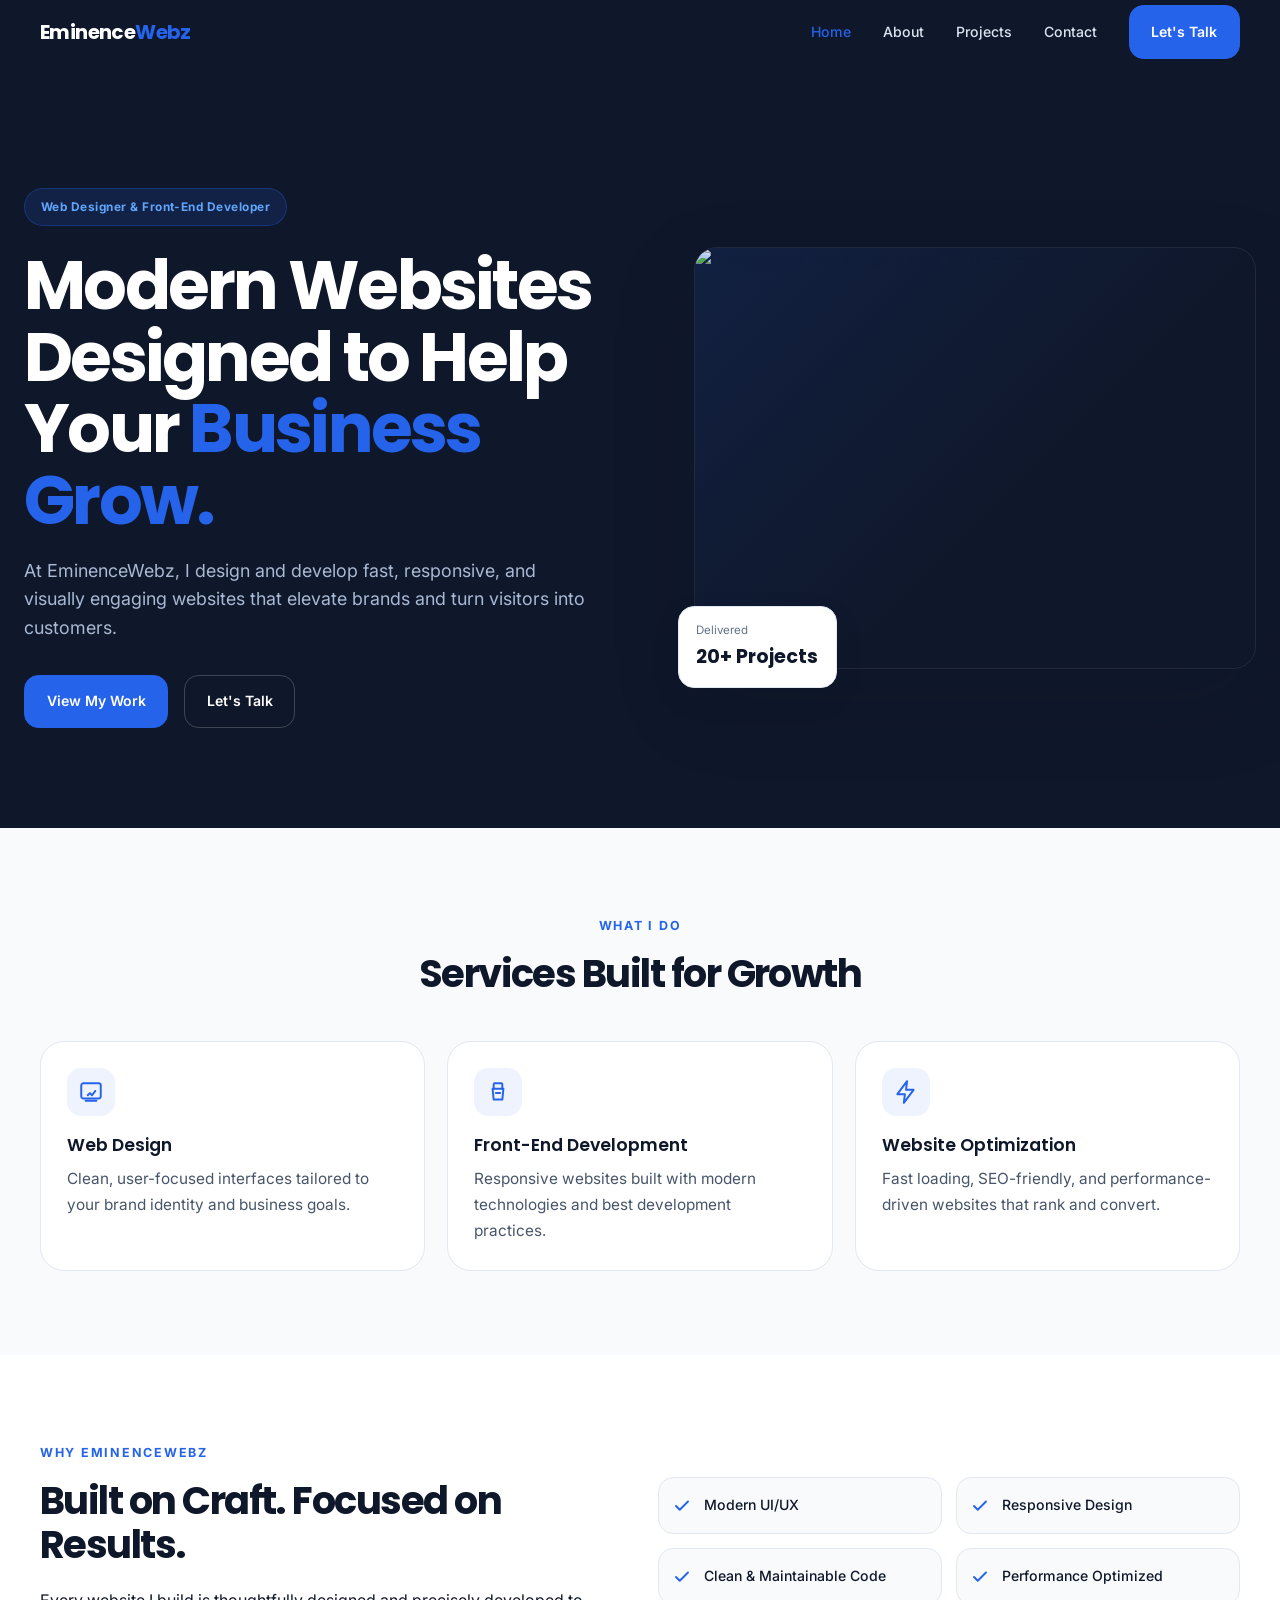
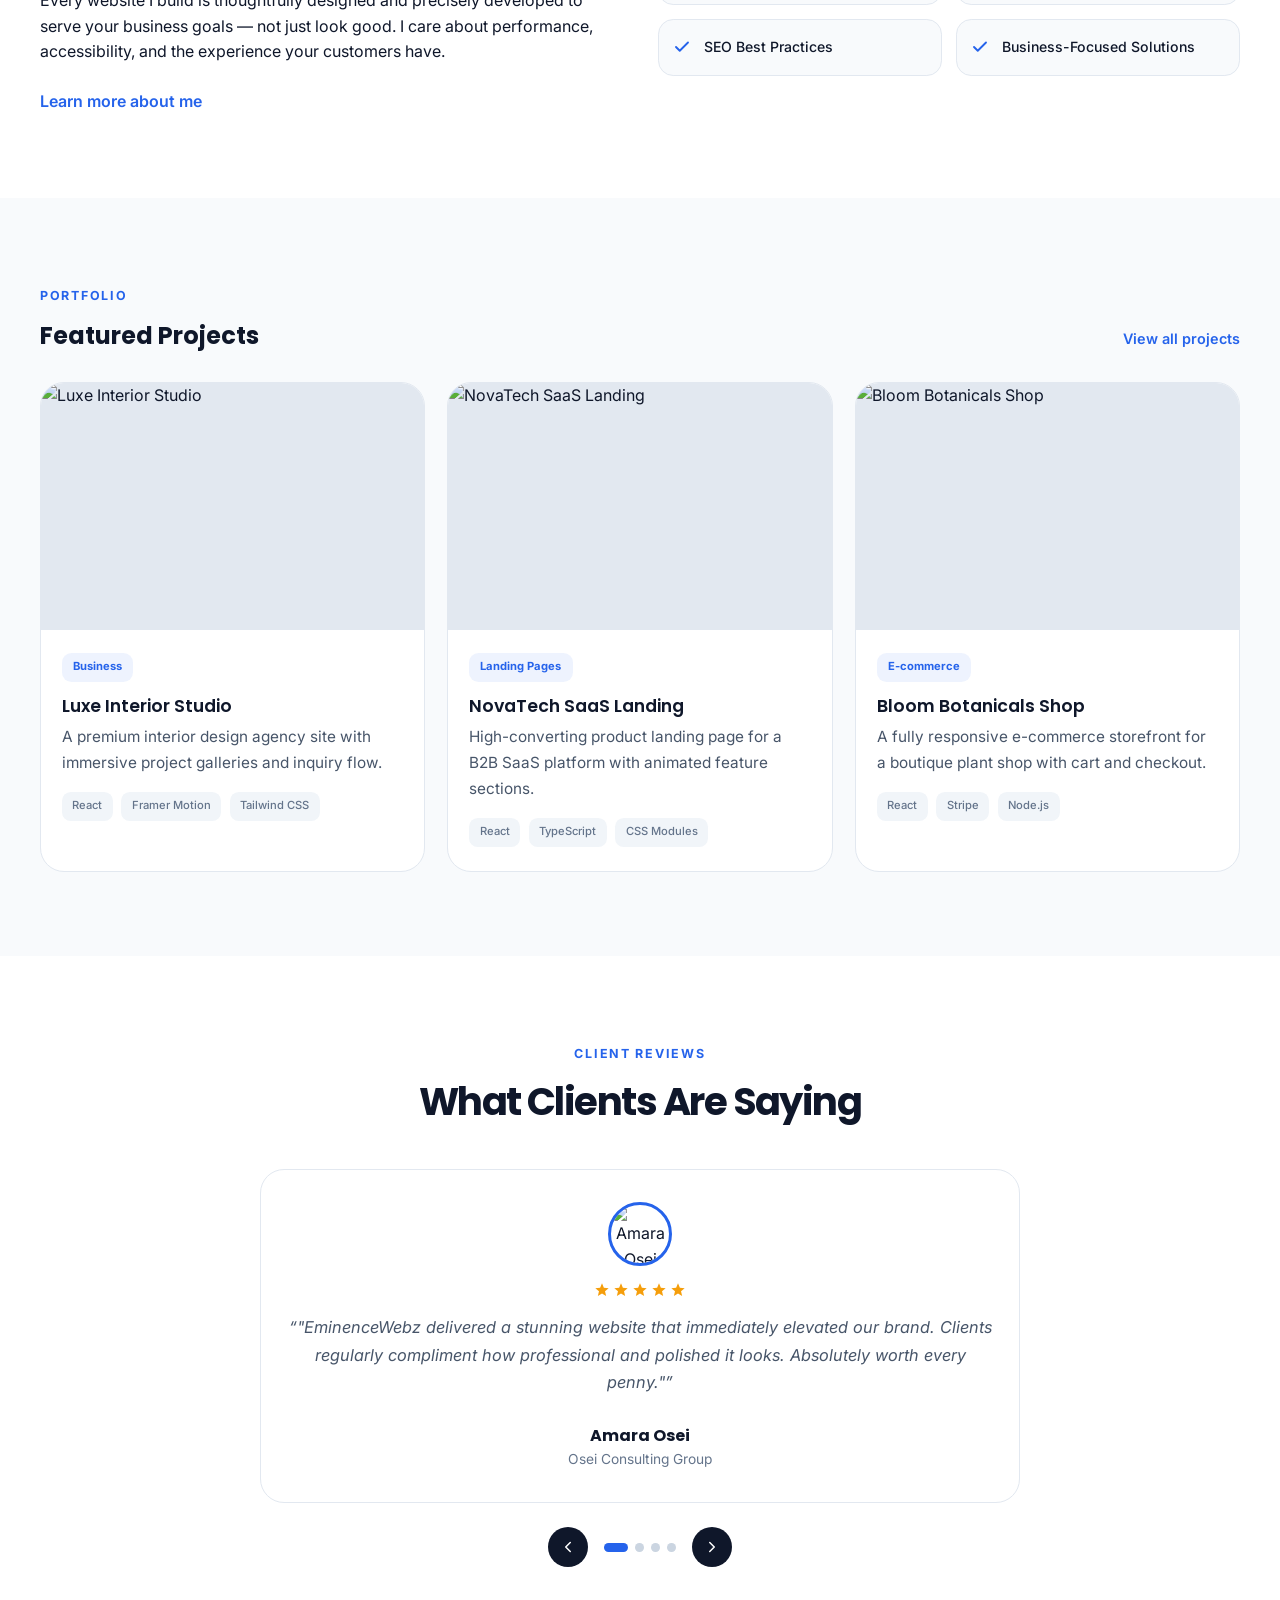
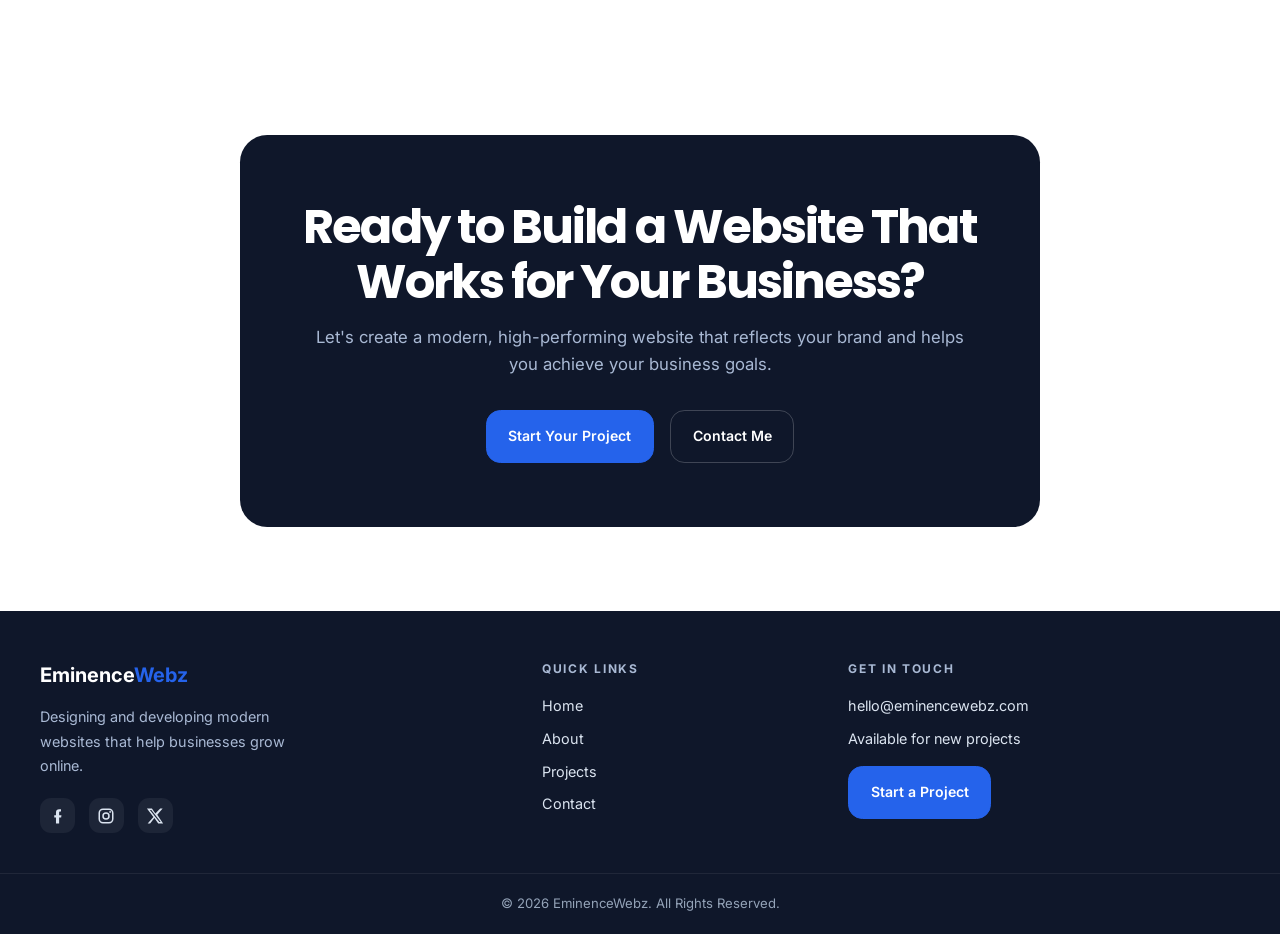
==== index.html @ 507231b5 "feat: HTML CSS JS portfolio" ====
<!DOCTYPE html>
<html lang="en">
  <head>
    <meta charset="UTF-8" />
    <meta name="viewport" content="width=device-width, initial-scale=1.0" />
    <meta
      name="description"
      content="Eminence Webz builds modern, responsive, and high-performing websites for businesses and brands."
    />
    <meta
      name="keywords"
      content="Web Designer, Web Developer, Portfolio, HTML, CSS, JavaScript, Responsive Websites"
    />
    <meta name="author" content="Eminence Webz" />
    <title>Eminence Webz | Professional Web Designer & Developer</title>
    <link rel="icon" href="/favicon.ico" />
    <link rel="stylesheet" href="style.css" />
    <script defer src="script.js"></script>
  </head>
  <body>
    <header class="site-header">
      <div class="container nav">
        <a href="index.html" class="brand">Eminence<span>Webz</span></a>

        <nav class="nav-links" aria-label="Main navigation">
          <a href="index.html" class="nav-link active">Home</a>
          <a href="about.html" class="nav-link">About</a>
          <a href="projects.html" class="nav-link">Projects</a>
          <a href="contact.html" class="nav-link">Contact</a>
          <a href="contact.html" class="nav-cta">Let's Talk</a>
        </nav>

        <button class="menu-toggle" aria-label="Toggle menu" aria-expanded="false">
          <svg xmlns="http://www.w3.org/2000/svg" width="22" height="22" viewBox="0 0 24 24" fill="none" stroke="currentColor" stroke-width="2" stroke-linecap="round">
            <path d="M3 6h18M3 12h18M3 18h18" />
          </svg>
        </button>
      </div>

      <div class="mobile-menu" aria-label="Mobile navigation">
        <div class="mobile-menu-inner">
          <a href="index.html" class="mobile-link active">Home</a>
          <a href="about.html" class="mobile-link">About</a>
          <a href="projects.html" class="mobile-link">Projects</a>
          <a href="contact.html" class="mobile-link">Contact</a>
          <a href="contact.html" class="nav-cta">Let's Talk</a>
        </div>
      </div>
    </header>

    <main>
      <section class="hero">
        <div class="container hero-grid">
          <div>
            <span class="hero-badge">Web Designer &amp; Front-End Developer</span>
            <h1>Modern Websites Designed to Help Your <span class="highlight">Business Grow.</span></h1>
            <p class="hero-copy">
              At EminenceWebz, I design and develop fast, responsive, and visually engaging
              websites that elevate brands and turn visitors into customers.
            </p>
            <div class="hero-actions">
              <a href="projects.html" class="button-primary">View My Work</a>
              <a href="contact.html" class="button-secondary">Let's Talk</a>
            </div>
          </div>

          <div class="hero-visual">
            <div class="image-frame image-wrap">
              <img src="https://images.unsplash.com/photo-1498050108023-c5249f4df085?w=700&h=520&fit=crop&auto=format" alt="Professional web development workspace" />
              <div class="image-overlay"></div>
            </div>
            <div class="floating-card">
              <small>Delivered</small>
              <strong>20+ Projects</strong>
            </div>
          </div>
        </div>
      </section>

      <section class="section soft-section">
        <div class="container">
          <div class="section-head">
            <p class="section-label">What I Do</p>
            <h2>Services Built for Growth</h2>
          </div>

          <div class="services-grid">
            <article class="service-card">
              <div class="service-icon">
                <svg xmlns="http://www.w3.org/2000/svg" width="26" height="26" viewBox="0 0 24 24" fill="none" stroke="currentColor" stroke-width="1.8" stroke-linecap="round" stroke-linejoin="round"><rect x="3" y="4" width="18" height="14" rx="2"/><path d="M7 20h10"/><path d="M9 15l2-2 2 2 3-4"/></svg>
              </div>
              <h3>Web Design</h3>
              <p>Clean, user-focused interfaces tailored to your brand identity and business goals.</p>
            </article>

            <article class="service-card">
              <div class="service-icon">
                <svg xmlns="http://www.w3.org/2000/svg" width="26" height="26" viewBox="0 0 24 24" fill="none" stroke="currentColor" stroke-width="1.8" stroke-linecap="round" stroke-linejoin="round"><path d="M8 9V5a1 1 0 0 1 1-1h6a1 1 0 0 1 1 1v4"/><path d="M7 9h10l-1 10H8L7 9Z"/><path d="M10 13h4"/></svg>
              </div>
              <h3>Front-End Development</h3>
              <p>Responsive websites built with modern technologies and best development practices.</p>
            </article>

            <article class="service-card">
              <div class="service-icon">
                <svg xmlns="http://www.w3.org/2000/svg" width="26" height="26" viewBox="0 0 24 24" fill="none" stroke="currentColor" stroke-width="1.8" stroke-linecap="round" stroke-linejoin="round"><path d="M13 2 4 14h7l-1 8 9-12h-7l1-8Z"/></svg>
              </div>
              <h3>Website Optimization</h3>
              <p>Fast loading, SEO-friendly, and performance-driven websites that rank and convert.</p>
            </article>
          </div>
        </div>
      </section>

      <section class="section">
        <div class="container why-layout">
          <div class="why-copy">
            <p class="section-label">Why EminenceWebz</p>
            <h2>Built on Craft. Focused on Results.</h2>
            <p>
              Every website I build is thoughtfully designed and precisely developed to serve
              your business goals — not just look good. I care about performance, accessibility,
              and the experience your customers have.
            </p>
            <a href="about.html" class="link-more">Learn more about me</a>
          </div>

          <div class="check-list">
            <div class="check-item">
              <svg xmlns="http://www.w3.org/2000/svg" width="18" height="18" viewBox="0 0 24 24" fill="none" stroke="currentColor" stroke-width="2.5" stroke-linecap="round" stroke-linejoin="round"><path d="M20 6 9 17l-5-5"/></svg>
              <span>Modern UI/UX</span>
            </div>
            <div class="check-item">
              <svg xmlns="http://www.w3.org/2000/svg" width="18" height="18" viewBox="0 0 24 24" fill="none" stroke="currentColor" stroke-width="2.5" stroke-linecap="round" stroke-linejoin="round"><path d="M20 6 9 17l-5-5"/></svg>
              <span>Responsive Design</span>
            </div>
            <div class="check-item">
              <svg xmlns="http://www.w3.org/2000/svg" width="18" height="18" viewBox="0 0 24 24" fill="none" stroke="currentColor" stroke-width="2.5" stroke-linecap="round" stroke-linejoin="round"><path d="M20 6 9 17l-5-5"/></svg>
              <span>Clean &amp; Maintainable Code</span>
            </div>
            <div class="check-item">
              <svg xmlns="http://www.w3.org/2000/svg" width="18" height="18" viewBox="0 0 24 24" fill="none" stroke="currentColor" stroke-width="2.5" stroke-linecap="round" stroke-linejoin="round"><path d="M20 6 9 17l-5-5"/></svg>
              <span>Performance Optimized</span>
            </div>
            <div class="check-item">
              <svg xmlns="http://www.w3.org/2000/svg" width="18" height="18" viewBox="0 0 24 24" fill="none" stroke="currentColor" stroke-width="2.5" stroke-linecap="round" stroke-linejoin="round"><path d="M20 6 9 17l-5-5"/></svg>
              <span>SEO Best Practices</span>
            </div>
            <div class="check-item">
              <svg xmlns="http://www.w3.org/2000/svg" width="18" height="18" viewBox="0 0 24 24" fill="none" stroke="currentColor" stroke-width="2.5" stroke-linecap="round" stroke-linejoin="round"><path d="M20 6 9 17l-5-5"/></svg>
              <span>Business-Focused Solutions</span>
            </div>
          </div>
        </div>
      </section>

      <section class="section soft-section">
        <div class="container">
          <div class="featured-header">
            <div>
              <p class="section-label">Portfolio</p>
              <h2>Featured Projects</h2>
            </div>
            <a href="projects.html" class="link-more">View all projects</a>
          </div>

          <div class="featured-grid">
            <article class="project-card" data-category="Business" data-project-trigger="Luxe Interior Studio">
              <div class="project-image">
                <img src="https://images.unsplash.com/photo-1618221195710-dd6b41faaea6?w=700&h=420&fit=crop&auto=format" alt="Luxe Interior Studio" />
                <div class="project-overlay">
                  <span class="button-primary">View Details</span>
                </div>
              </div>
              <div class="project-card-body">
                <span class="project-tag">Business</span>
                <h3>Luxe Interior Studio</h3>
                <p>A premium interior design agency site with immersive project galleries and inquiry flow.</p>
                <div class="project-tags">
                  <span>React</span>
                  <span>Framer Motion</span>
                  <span>Tailwind CSS</span>
                </div>
              </div>
            </article>

            <article class="project-card" data-category="Landing Pages" data-project-trigger="NovaTech SaaS Landing">
              <div class="project-image">
                <img src="https://images.unsplash.com/photo-1531297484001-80022131f5a1?w=700&h=420&fit=crop&auto=format" alt="NovaTech SaaS Landing" />
                <div class="project-overlay">
                  <span class="button-primary">View Details</span>
                </div>
              </div>
              <div class="project-card-body">
                <span class="project-tag">Landing Pages</span>
                <h3>NovaTech SaaS Landing</h3>
                <p>High-converting product landing page for a B2B SaaS platform with animated feature sections.</p>
                <div class="project-tags">
                  <span>React</span>
                  <span>TypeScript</span>
                  <span>CSS Modules</span>
                </div>
              </div>
            </article>

            <article class="project-card" data-category="E-commerce" data-project-trigger="Bloom Botanicals Shop">
              <div class="project-image">
                <img src="https://images.unsplash.com/photo-1416879595882-3373a0480b5b?w=700&h=420&fit=crop&auto=format" alt="Bloom Botanicals Shop" />
                <div class="project-overlay">
                  <span class="button-primary">View Details</span>
                </div>
              </div>
              <div class="project-card-body">
                <span class="project-tag">E-commerce</span>
                <h3>Bloom Botanicals Shop</h3>
                <p>A fully responsive e-commerce storefront for a boutique plant shop with cart and checkout.</p>
                <div class="project-tags">
                  <span>React</span>
                  <span>Stripe</span>
                  <span>Node.js</span>
                </div>
              </div>
            </article>
          </div>
        </div>
      </section>

      <section class="section">
        <div class="container">
          <div class="section-head">
            <p class="section-label">Client Reviews</p>
            <h2>What Clients Are Saying</h2>
          </div>

          <div class="review-wrap">
            <div class="review-card">
              <img class="review-avatar" src="https://images.unsplash.com/photo-1531746020798-e6953c6e8e04?w=80&h=80&fit=crop&auto=format" alt="Amara Osei" data-review-avatar />
              <div class="review-stars">
                <svg xmlns="http://www.w3.org/2000/svg" width="16" height="16" viewBox="0 0 24 24" fill="currentColor"><path d="m12 17.27 6.18 3.73-1.64-7.03L22 9.24l-7.19-.61L12 2 9.19 8.63 2 9.24l5.46 4.73L5.82 21z"/></svg>
                <svg xmlns="http://www.w3.org/2000/svg" width="16" height="16" viewBox="0 0 24 24" fill="currentColor"><path d="m12 17.27 6.18 3.73-1.64-7.03L22 9.24l-7.19-.61L12 2 9.19 8.63 2 9.24l5.46 4.73L5.82 21z"/></svg>
                <svg xmlns="http://www.w3.org/2000/svg" width="16" height="16" viewBox="0 0 24 24" fill="currentColor"><path d="m12 17.27 6.18 3.73-1.64-7.03L22 9.24l-7.19-.61L12 2 9.19 8.63 2 9.24l5.46 4.73L5.82 21z"/></svg>
                <svg xmlns="http://www.w3.org/2000/svg" width="16" height="16" viewBox="0 0 24 24" fill="currentColor"><path d="m12 17.27 6.18 3.73-1.64-7.03L22 9.24l-7.19-.61L12 2 9.19 8.63 2 9.24l5.46 4.73L5.82 21z"/></svg>
                <svg xmlns="http://www.w3.org/2000/svg" width="16" height="16" viewBox="0 0 24 24" fill="currentColor"><path d="m12 17.27 6.18 3.73-1.64-7.03L22 9.24l-7.19-.61L12 2 9.19 8.63 2 9.24l5.46 4.73L5.82 21z"/></svg>
              </div>
              <q data-review-text>"EminenceWebz delivered a stunning website that immediately elevated our brand. Clients regularly compliment how professional and polished it looks. Absolutely worth every penny."</q>
              <div class="review-person" data-review-name>Amara Osei</div>
              <div class="review-company" data-review-company>Osei Consulting Group</div>
            </div>

            <div class="carousel-controls">
              <button class="carousel-btn" data-prev-review aria-label="Previous review">
                <svg xmlns="http://www.w3.org/2000/svg" width="18" height="18" viewBox="0 0 24 24" fill="none" stroke="currentColor" stroke-width="2" stroke-linecap="round" stroke-linejoin="round"><path d="m15 18-6-6 6-6"/></svg>
              </button>
              <div class="carousel-dots" aria-label="Testimonial navigation">
                <button class="active" aria-label="Show testimonial 1"></button>
                <button aria-label="Show testimonial 2"></button>
                <button aria-label="Show testimonial 3"></button>
                <button aria-label="Show testimonial 4"></button>
              </div>
              <button class="carousel-btn" data-next-review aria-label="Next review">
                <svg xmlns="http://www.w3.org/2000/svg" width="18" height="18" viewBox="0 0 24 24" fill="none" stroke="currentColor" stroke-width="2" stroke-linecap="round" stroke-linejoin="round"><path d="m9 18 6-6-6-6"/></svg>
              </button>
            </div>
          </div>
        </div>
      </section>

      <section class="section">
        <div class="container">
          <div class="callout">
            <h2>Ready to Build a Website That Works for Your Business?</h2>
            <p>
              Let's create a modern, high-performing website that reflects your brand and helps
              you achieve your business goals.
            </p>
            <div class="callout-actions">
              <a href="contact.html" class="button-primary">Start Your Project</a>
              <a href="contact.html" class="button-secondary">Contact Me</a>
            </div>
          </div>
        </div>
      </section>
    </main>

    <footer class="site-footer">
      <div class="container footer-grid">
        <div>
          <div class="footer-brand">Eminence<span>Webz</span></div>
          <p class="footer-copy">Designing and developing modern websites that help businesses grow online.</p>
          <div class="social-row">
            <a href="www.facebook.com/emmanuelojonemile" class="social-icon" aria-label="Facebook">
              <svg xmlns="http://www.w3.org/2000/svg" width="18" height="18" viewBox="0 0 24 24" fill="currentColor" aria-hidden="true"><path d="M13.5 22v-8h2.7l.4-3h-3.1V7.5c0-.9.3-1.5 1.6-1.5H16V3.1c-.3 0-1.3-.1-2.5-.1-2.5 0-4.2 1.5-4.2 4.3V11H7v3h2.3v8h4.2Z"/></svg>
            </a>
            <a href="#" class="social-icon" aria-label="Instagram">
              <svg xmlns="http://www.w3.org/2000/svg" width="18" height="18" viewBox="0 0 24 24" fill="none" stroke="currentColor" stroke-width="2" stroke-linecap="round" stroke-linejoin="round" aria-hidden="true"><rect x="3" y="3" width="18" height="18" rx="5"/><circle cx="12" cy="12" r="4"/><circle cx="17.5" cy="6.5" r="1.2" fill="currentColor" stroke="none"/></svg>
            </a>
            <a href="#" class="social-icon" aria-label="X">
              <svg xmlns="http://www.w3.org/2000/svg" width="18" height="18" viewBox="0 0 24 24" fill="currentColor" aria-hidden="true"><path d="M18.9 2h3.3l-7.2 8.2L22.8 22h-6.5l-5.1-7.2L5.5 22H2.2l7.7-8.8L1.2 2h6.7l4.6 6.7L18.9 2Zm-1.1 18h1.8L7.1 3.9H5.2L17.8 20Z"/></svg>
            </a>
          </div>
        </div>

        <div>
          <div class="footer-title">Quick Links</div>
          <div class="footer-links">
            <a href="index.html" class="footer-link">Home</a>
            <a href="about.html" class="footer-link">About</a>
            <a href="projects.html" class="footer-link">Projects</a>
            <a href="contact.html" class="footer-link">Contact</a>
          </div>
        </div>

        <div>
          <div class="footer-title">Get In Touch</div>
          <div class="footer-links">
            <a href="mailto:hello@eminencewebz.com" class="footer-link">hello@eminencewebz.com</a>
            <span class="footer-link">Available for new projects</span>
          </div>
          <a href="contact.html" class="button-primary footer-cta">Start a Project</a>
        </div>
      </div>

      <div class="footer-bottom">© 2026 EminenceWebz. All Rights Reserved.</div>
    </footer>

    <button class="scroll-top" aria-label="Scroll to top">
      <svg xmlns="http://www.w3.org/2000/svg" width="18" height="18" viewBox="0 0 24 24" fill="none" stroke="currentColor" stroke-width="2.2" stroke-linecap="round" stroke-linejoin="round"><path d="m5 15 7-7 7 7"/></svg>
    </button>

    <div class="modal-backdrop" aria-modal="true" role="dialog">
      <div class="modal">
        <div class="modal-hero">
          <img data-modal-image src="" alt="" />
          <button class="close-modal" aria-label="Close modal">✕</button>
        </div>
        <div class="modal-body">
          <span class="modal-category" data-modal-category></span>
          <h3 data-modal-title></h3>
          <p class="modal-description" data-modal-desc></p>

          <div class="modal-columns">
            <div>
              <h4>The Challenge</h4>
              <p data-modal-challenge></p>
            </div>
            <div>
              <h4>The Solution</h4>
              <p data-modal-solution></p>
            </div>
          </div>

          <div>
            <h4>Key Features</h4>
            <ul class="feature-list" data-modal-features></ul>
          </div>

          <div style="margin-top: 1.5rem;">
            <h4>Technologies</h4>
            <div class="tag-row" data-modal-tags></div>
          </div>

          <div class="modal-actions">
            <a href="#" class="button-primary">Live Preview</a>
            <a href="#" class="button-secondary" style="color: var(--text); border-color: var(--line);">Source Code</a>
          </div>
        </div>
      </div>
    </div>
  </body>
</html>
---- style.css ----
@import url('https://fonts.googleapis.com/css2?family=Poppins:wght@300;400;500;600;700&family=Inter:wght@300;400;500;600;700&display=swap');

:root {
  --navy: #0f172a;
  --navy-soft: #0b1324;
  --blue: #2563eb;
  --blue-soft: rgba(37, 99, 235, 0.08);
  --text: #0f172a;
  --muted: #475569;
  --muted-2: #64748b;
  --line: #e2e8f0;
  --soft: #f8fafc;
  --white: #ffffff;
  --success: #22c55e;
  --danger: #ef4444;
  --shadow: 0 32px 80px rgba(15, 23, 42, 0.24);
  --shadow-soft: 0 10px 30px rgba(15, 23, 42, 0.08);
  --radius-lg: 24px;
  --radius-md: 18px;
  --radius-sm: 12px;
  --max-width: 1200px;
}

* {
  box-sizing: border-box;
}

html {
  scroll-behavior: smooth;
}

body {
  margin: 0;
  font-family: 'Inter', sans-serif;
  background: var(--white);
  color: var(--text);
  line-height: 1.6;
}

img {
  max-width: 100%;
  display: block;
}

a {
  text-decoration: none;
  color: inherit;
}

button,
input,
select,
textarea {
  font: inherit;
}

button {
  cursor: pointer;
}

.container {
  width: min(var(--max-width), calc(100% - 2.5rem));
  margin: 0 auto;
}

.section-label {
  display: inline-block;
  margin-bottom: 1rem;
  font-size: 0.78rem;
  font-weight: 700;
  letter-spacing: 0.14em;
  text-transform: uppercase;
  color: var(--blue);
}

h1,
h2,
h3,
h4,
h5 {
  margin: 0;
  line-height: 1.15;
  font-family: 'Poppins', sans-serif;
}

p {
  margin: 0;
}

.site-header {
  position: fixed;
  inset: 0 0 auto 0;
  z-index: 1000;
  transition: all 0.25s ease;
}

.site-header.scrolled {
  background: rgba(15, 23, 42, 0.9);
  backdrop-filter: blur(12px);
  box-shadow: 0 4px 24px rgba(0, 0, 0, 0.18);
}

.nav {
  display: flex;
  align-items: center;
  justify-content: space-between;
  height: 4rem;
}

.brand {
  font-size: 1.25rem;
  font-weight: 700;
  color: var(--white);
  letter-spacing: -0.03em;
  font-family: 'Poppins', sans-serif;
}

.brand span {
  color: var(--blue);
}

.nav-links {
  display: none;
  align-items: center;
  gap: 2rem;
}

.nav-link {
  font-size: 0.88rem;
  font-weight: 500;
  color: #dbe4f0;
  transition: color 0.2s ease;
}

.nav-link:hover,
.nav-link.active {
  color: var(--white);
}

.nav-link.active {
  color: var(--blue);
}

.nav-cta,
.button-primary,
.button-secondary,
.btn-submit {
  display: inline-flex;
  align-items: center;
  justify-content: center;
  gap: 0.5rem;
  padding: 0.9rem 1.35rem;
  border-radius: 0.9rem;
  font-size: 0.88rem;
  font-weight: 600;
  transition: all 0.2s ease;
}

.nav-cta,
.button-primary,
.btn-submit {
  background: var(--blue);
  border: 1px solid var(--blue);
  color: var(--white);
}

.nav-cta:hover,
.button-primary:hover,
.btn-submit:hover {
  filter: brightness(1.08);
}

.button-secondary {
  background: transparent;
  color: var(--white);
  border: 1px solid rgba(255, 255, 255, 0.2);
}

.button-secondary:hover {
  background: rgba(255, 255, 255, 0.05);
}

.menu-toggle {
  display: inline-flex;
  align-items: center;
  justify-content: center;
  width: 2.2rem;
  height: 2.2rem;
  padding: 0;
  border: 0;
  background: transparent;
  color: var(--white);
}

.mobile-menu {
  display: none;
  background: rgba(15, 23, 42, 0.96);
  border-top: 1px solid rgba(255, 255, 255, 0.08);
}

.mobile-menu.open {
  display: block;
}

.mobile-menu-inner {
  width: min(var(--max-width), calc(100% - 2.5rem));
  margin: 0 auto;
  padding: 1rem 0 1.25rem;
  display: flex;
  flex-direction: column;
  gap: 1rem;
}

.mobile-link {
  color: #dbe4f0;
  font-size: 0.92rem;
  font-weight: 500;
}

.mobile-link.active {
  color: var(--blue);
}

.hero {
  background: var(--navy);
  min-height: 92vh;
  display: flex;
  align-items: center;
  padding-top: 5.5rem;
  padding-left: 0.5rem;
  padding-right: 0.5rem;
}

.hero-grid {
  display: grid;
  grid-template-columns: 1fr;
  gap: 3rem;
  align-items: center;
  width: 100%;
  padding: 4rem 1rem;
}

.hero-badge {
  display: inline-block;
  padding: 0.55rem 1rem;
  border-radius: 999px;
  font-size: 0.74rem;
  font-weight: 700;
  letter-spacing: 0.04em;
  background: rgba(37, 99, 235, 0.15);
  color: #60a5fa;
  border: 1px solid rgba(37, 99, 235, 0.3);
}

.hero h1 {
  margin-top: 1.5rem;
  color: var(--white);
  font-size: clamp(2.6rem, 6vw, 4.25rem);
  font-weight: 700;
  line-height: 1.05;
  letter-spacing: -0.04em;
  max-width: 620px;
}

.hero h1 .highlight {
  color: var(--blue);
}

.hero-copy {
  margin-top: 1.3rem;
  max-width: 36rem;
  color: #a9b9d4;
  font-size: 1.12rem;
}

.hero-actions {
  margin-top: 2rem;
  display: flex;
  flex-wrap: wrap;
  gap: 1rem;
}

.hero-visual {
  position: relative;
}

.image-frame {
  position: relative;
  overflow: hidden;
  border-radius: 1.4rem;
  border: 1px solid rgba(255, 255, 255, 0.08);
  box-shadow: var(--shadow);
}

.image-frame img {
  width: 100%;
  height: 100%;
  object-fit: cover;
  display: block;
}

.image-wrap {
  aspect-ratio: 4 / 3;
}

.image-overlay {
  position: absolute;
  inset: 0;
  background: linear-gradient(135deg, rgba(37, 99, 235, 0.12) 0%, transparent 60%);
}

.floating-card {
  position: absolute;
  left: -1rem;
  bottom: -1.2rem;
  background: var(--white);
  color: var(--text);
  border: 1px solid var(--line);
  box-shadow: var(--shadow-soft);
  border-radius: 1rem;
  padding: 0.9rem 1.1rem;
}

.floating-card small {
  color: #64748b;
  font-size: 0.72rem;
  display: block;
}

.floating-card strong {
  display: block;
  margin-top: 0.15rem;
  font-size: 1.2rem;
  font-family: 'Poppins', sans-serif;
}

.section {
  padding: 5.25rem 0;
}

.soft-section {
  background: var(--soft);
}

.section-head {
  text-align: center;
  margin-bottom: 2.8rem;
}

.section-head h2 {
  font-size: clamp(2rem, 3vw, 3rem);
  color: var(--text);
  font-weight: 700;
  letter-spacing: -0.04em;
}

.services-grid,
.projects-grid,
.featured-grid,
.about-grid,
.contact-grid {
  display: grid;
  gap: 1.4rem;
}

.services-grid {
  grid-template-columns: 1fr;
}

.service-card,
.project-card,
.feature-card,
.contact-card,
.review-card,
.skill-card,
.process-card {
  background: var(--white);
  border: 1px solid var(--line);
  border-radius: var(--radius-lg);
  transition: transform 0.25s ease, box-shadow 0.25s ease;
}

.service-card,
.feature-card,
.skill-card,
.process-card {
  padding: 1.6rem;
}

.service-card:hover,
.project-card:hover,
.feature-card:hover {
  transform: translateY(-4px);
  box-shadow: var(--shadow-soft);
}

.service-icon {
  width: 3rem;
  height: 3rem;
  border-radius: 0.9rem;
  display: flex;
  align-items: center;
  justify-content: center;
  background: var(--blue-soft);
  color: var(--blue);
  margin-bottom: 1.2rem;
}

.service-card h3,
.feature-card h3,
.project-card h3,
.contact-card h3,
.skill-card h3,
.process-card h3 {
  font-size: 1.09rem;
  font-weight: 600;
  margin-bottom: 0.7rem;
}

.service-card p,
.project-card p,
.feature-card p,
.contact-card p,
.review-card p,
.process-card p,
.about-copy p,
.contact-copy p,
.contact-info p {
  color: var(--muted);
  font-size: 0.96rem;
  line-height: 1.7;
}

.about-layout,
.contact-layout,
.why-layout {
  display: grid;
  gap: 2.2rem;
  align-items: center;
}

.about-copy {
  max-width: 40rem;
}

.about-copy h2,
.why-copy h2 {
  font-size: clamp(2rem, 3vw, 2.8rem);
  font-weight: 700;
  letter-spacing: -0.04em;
  margin-bottom: 1.3rem;
}

.about-copy p + p {
  margin-top: 1rem;
}

.about-image {
  position: relative;
}

.about-image-frame {
  overflow: hidden;
  border-radius: 1.4rem;
  border: 1px solid rgba(255, 255, 255, 0.08);
}

.about-image-frame img {
  width: 100%;
  height: 100%;
  object-fit: cover;
  aspect-ratio: 1;
}

.experience-chip {
  position: absolute;
  right: -1.25rem;
  bottom: -1.25rem;
  background: var(--blue);
  border-radius: 1rem;
  color: var(--white);
  box-shadow: var(--shadow-soft);
  padding: 0.9rem 1.1rem;
}

.experience-chip small {
  display: block;
  opacity: 0.8;
  font-size: 0.72rem;
}

.experience-chip strong {
  font-size: 1.15rem;
  line-height: 1.2;
}

.why-copy {
  max-width: 40rem;
}

.why-copy .link-more {
  margin-top: 1.5rem;
  display: inline-flex;
  align-items: center;
  gap: 0.5rem;
  color: var(--blue);
  font-weight: 600;
}

.check-list {
  display: grid;
  grid-template-columns: repeat(2, minmax(0, 1fr));
  gap: 0.9rem;
}

.check-item {
  display: flex;
  align-items: center;
  gap: 0.8rem;
  background: var(--soft);
  border: 1px solid var(--line);
  border-radius: 0.95rem;
  padding: 1rem 0.9rem;
  font-size: 0.88rem;
  font-weight: 500;
}

.check-item svg {
  color: var(--blue);
  flex-shrink: 0;
}

.featured-header {
  display: flex;
  flex-direction: column;
  gap: 0.8rem;
  align-items: flex-start;
  justify-content: space-between;
  margin-bottom: 2rem;
}

.featured-header .link-more {
  color: var(--blue);
  font-weight: 600;
  font-size: 0.9rem;
}

.projects-grid {
  grid-template-columns: 1fr;
}

.project-card {
  overflow: hidden;
  cursor: pointer;
}

.project-image {
  position: relative;
  overflow: hidden;
  aspect-ratio: 1.55;
  background: #e2e8f0;
}

.project-image img {
  width: 100%;
  height: 100%;
  object-fit: cover;
  transition: transform 0.45s ease;
}

.project-card:hover .project-image img {
  transform: scale(1.04);
}

.project-overlay {
  position: absolute;
  inset: 0;
  display: flex;
  align-items: center;
  justify-content: center;
  background: rgba(15, 23, 42, 0.55);
  opacity: 0;
  transition: opacity 0.25s ease;
}

.project-card:hover .project-overlay {
  opacity: 1;
}

.project-tag {
  display: inline-block;
  background: var(--blue-soft);
  color: var(--blue);
  padding: 0.35rem 0.7rem;
  border-radius: 0.6rem;
  font-size: 0.7rem;
  font-weight: 700;
  margin-bottom: 0.9rem;
}

.project-card-body {
  padding: 1.4rem 1.3rem 1.5rem;
}

.project-card h3 {
  margin-bottom: 0.45rem;
}

.project-tags {
  display: flex;
  flex-wrap: wrap;
  gap: 0.55rem;
  margin-top: 1rem;
}

.project-tags span {
  padding: 0.35rem 0.65rem;
  border-radius: 0.55rem;
  background: #f1f5f9;
  color: var(--muted-2);
  font-size: 0.7rem;
  font-weight: 500;
}

.filter-row {
  display: flex;
  flex-wrap: wrap;
  gap: 0.7rem;
  justify-content: center;
  margin-bottom: 2.2rem;
}

.filter-btn {
  background: var(--white);
  border: 1px solid var(--line);
  color: var(--muted);
  padding: 0.62rem 1rem;
  border-radius: 999px;
  font-size: 0.86rem;
  font-weight: 500;
  transition: all 0.2s ease;
}

.filter-btn.active {
  background: var(--navy);
  color: var(--white);
  border-color: var(--navy);
}

.review-wrap {
  max-width: 760px;
  margin: 0 auto;
}

.review-card {
  text-align: center;
  padding: 2rem 1.5rem;
  background: var(--white);
  border: 1px solid var(--line);
  border-radius: 1.5rem;
}

.review-avatar {
  width: 4rem;
  height: 4rem;
  border-radius: 50%;
  object-fit: cover;
  border: 3px solid var(--blue);
  margin: 0 auto 1rem;
}

.review-stars {
  display: flex;
  justify-content: center;
  gap: 0.2rem;
  margin-bottom: 1rem;
  color: #f59e0b;
}

.review-card q {
  display: block;
  color: #475569;
  font-size: 1.02rem;
  line-height: 1.7;
  font-style: italic;
  margin-bottom: 1.6rem;
}

.review-person {
  font-weight: 700;
  color: var(--text);
  font-family: 'Poppins', sans-serif;
}

.review-company {
  font-size: 0.86rem;
  color: #64748b;
}

.carousel-controls {
  display: flex;
  align-items: center;
  justify-content: center;
  gap: 1rem;
  margin-top: 1.5rem;
}

.carousel-btn {
  width: 2.5rem;
  height: 2.5rem;
  border-radius: 50%;
  background: var(--navy);
  color: var(--white);
  border: 0;
  display: inline-flex;
  align-items: center;
  justify-content: center;
}

.carousel-dots {
  display: flex;
  align-items: center;
  gap: 0.45rem;
}

.carousel-dots button {
  width: 0.55rem;
  height: 0.55rem;
  border-radius: 50%;
  border: 0;
  background: #cbd5e1;
  padding: 0;
}

.carousel-dots button.active {
  width: 1.5rem;
  border-radius: 999px;
  background: var(--blue);
}

.callout {
  background: var(--navy);
  border-radius: 1.7rem;
  padding: 4rem 2rem;
  text-align: center;
  max-width: 800px;
  margin: 0 auto;
}

.callout h2 {
  color: var(--white);
  font-size: clamp(2rem, 4vw, 3rem);
  font-weight: 700;
  letter-spacing: -0.04em;
  margin-bottom: 0.9rem;
}

.callout p {
  max-width: 650px;
  margin: 0 auto;
  color: #a9b9d4;
  font-size: 1.05rem;
}

.callout-actions {
  margin-top: 2rem;
  display: flex;
  justify-content: center;
  flex-wrap: wrap;
  gap: 1rem;
}

.contact-card {
  padding: 1.8rem;
}

.contact-layout {
  grid-template-columns: 1fr;
}

.form-card {
  background: var(--white);
  border: 1px solid var(--line);
  border-radius: 1.5rem;
  padding: 2rem;
}

.form-card h3 {
  margin-bottom: 1.5rem;
  font-size: 1.6rem;
}

.form-grid {
  display: grid;
  grid-template-columns: 1fr;
  gap: 1.25rem;
}

.form-field {
  display: flex;
  flex-direction: column;
  gap: 0.45rem;
}

.form-field label {
  font-size: 0.88rem;
  font-weight: 500;
  color: var(--text);
}

.input,
.select,
.textarea {
  width: 100%;
  background: var(--white);
  border: 1px solid var(--line);
  border-radius: 0.9rem;
  padding: 0.9rem 1rem;
  color: var(--text);
  transition: border-color 0.2s ease, box-shadow 0.2s ease;
  outline: none;
}

.input:focus,
.select:focus,
.textarea:focus {
  border-color: rgba(37, 99, 235, 0.5);
  box-shadow: 0 0 0 3px rgba(37, 99, 235, 0.1);
}

.input.error,
.select.error,
.textarea.error {
  border-color: var(--danger);
}

.textarea {
  min-height: 8.5rem;
  resize: vertical;
}

.form-error {
  color: var(--danger);
  font-size: 0.72rem;
  min-height: 1rem;
}

.submit-row {
  margin-top: 0.6rem;
}

.success-box {
  display: none;
  margin-top: 1.5rem;
  align-items: center;
  justify-content: center;
  gap: 0.8rem;
  background: rgba(34, 197, 94, 0.08);
  border: 1px solid rgba(34, 197, 94, 0.25);
  color: #166534;
  border-radius: 1rem;
  padding: 1rem 1.2rem;
  font-weight: 600;
}

.success-box.show {
  display: flex;
}

.contact-info-list {
  display: grid;
  gap: 1rem;
  margin-top: 1.25rem;
}

.contact-item {
  display: flex;
  gap: 0.8rem;
  align-items: flex-start;
}

.contact-icon {
  display: flex;
  align-items: center;
  justify-content: center;
  width: 2.4rem;
  height: 2.4rem;
  border-radius: 0.8rem;
  background: rgba(37, 99, 235, 0.14);
  color: #60a5fa;
  flex-shrink: 0;
}

.contact-label {
  display: block;
  font-size: 0.68rem;
  color: #94a3b8;
  text-transform: uppercase;
  letter-spacing: 0.08em;
  margin-bottom: 0.25rem;
}

.contact-details {
  font-size: 0.9rem;
  color: #dbe4f0;
}

.availability-box {
  margin-top: 1rem;
  display: flex;
  align-items: center;
  gap: 0.7rem;
  background: rgba(34, 197, 94, 0.08);
  border: 1px solid rgba(34, 197, 94, 0.28);
  border-radius: 0.9rem;
  padding: 0.85rem 1rem;
  color: #166534;
  font-weight: 600;
}

.availability-dot {
  width: 0.55rem;
  height: 0.55rem;
  border-radius: 50%;
  background: var(--success);
}

.site-footer {
  background: var(--navy);
  color: var(--white);
  padding-top: 3rem;
}

.footer-grid {
  display: grid;
  gap: 2rem;
  padding-bottom: 2.5rem;
}

.footer-brand {
  font-size: 1.25rem;
  font-weight: 700;
  margin-bottom: 0.9rem;
}

.footer-brand span {
  color: var(--blue);
}

.footer-copy {
  max-width: 18rem;
  color: #a9b9d4;
  font-size: 0.9rem;
  line-height: 1.7;
}

.social-row {
  display: flex;
  align-items: center;
  gap: 0.85rem;
  margin-top: 1.2rem;
}

.social-icon {
  width: 2.2rem;
  height: 2.2rem;
  border-radius: 0.7rem;
  display: inline-flex;
  align-items: center;
  justify-content: center;
  background: rgba(255, 255, 255, 0.06);
  color: #dbe4f0;
}

.footer-title {
  color: #a9b9d4;
  font-size: 0.75rem;
  font-weight: 700;
  letter-spacing: 0.14em;
  text-transform: uppercase;
  margin-bottom: 1rem;
}

.footer-links {
  display: grid;
  gap: 0.6rem;
}

.footer-link {
  color: #dbe4f0;
  font-size: 0.9rem;
}

.footer-link:hover {
  color: var(--white);
}

.footer-cta {
  margin-top: 1rem;
  display: inline-flex;
}

.footer-bottom {
  border-top: 1px solid rgba(255, 255, 255, 0.07);
  padding: 1.2rem 0;
  text-align: center;
  color: #94a3b8;
  font-size: 0.82rem;
}

.scroll-top {
  position: fixed;
  right: 1.5rem;
  bottom: 1.75rem;
  width: 2.8rem;
  height: 2.8rem;
  border-radius: 0.8rem;
  background: var(--blue);
  color: var(--white);
  border: 0;
  box-shadow: 0 10px 30px rgba(37, 99, 235, 0.35);
  display: none;
  align-items: center;
  justify-content: center;
  z-index: 999;
}

.scroll-top.visible {
  display: flex;
}

.modal-backdrop {
  position: fixed;
  inset: 0;
  background: rgba(15, 23, 42, 0.7);
  display: none;
  align-items: center;
  justify-content: center;
  padding: 1rem;
  z-index: 2000;
}

.modal-backdrop.show {
  display: flex;
}

.modal {
  width: min(100%, 900px);
  max-height: 90vh;
  overflow: auto;
  background: var(--white);
  border-radius: 1.5rem;
  box-shadow: 0 20px 60px rgba(15, 23, 42, 0.3);
}

.modal-hero {
  position: relative;
  aspect-ratio: 16 / 9;
  background: #e2e8f0;
}

.modal-hero img {
  width: 100%;
  height: 100%;
  object-fit: cover;
}

.close-modal {
  position: absolute;
  top: 1rem;
  right: 1rem;
  width: 2.25rem;
  height: 2.25rem;
  border-radius: 50%;
  border: 0;
  background: rgba(255, 255, 255, 0.95);
  color: var(--text);
  display: flex;
  align-items: center;
  justify-content: center;
}

.modal-body {
  padding: 1.8rem;
}

.modal-body h3 {
  font-size: 2rem;
  margin-bottom: 0.4rem;
}

.modal-category {
  display: inline-block;
  margin-bottom: 0.8rem;
  background: var(--blue-soft);
  color: var(--blue);
  padding: 0.35rem 0.7rem;
  border-radius: 0.6rem;
  font-size: 0.72rem;
  font-weight: 700;
}

.modal-description {
  margin-bottom: 1.5rem;
  color: var(--muted);
  line-height: 1.7;
}

.modal-columns {
  display: grid;
  gap: 1.5rem;
  grid-template-columns: 1fr;
  margin-bottom: 1.5rem;
}

.modal-columns h4 {
  margin-bottom: 0.7rem;
  color: #94a3b8;
  font-size: 0.75rem;
  letter-spacing: 0.12em;
  text-transform: uppercase;
}

.modal-columns p {
  color: var(--muted);
  line-height: 1.7;
}

.feature-list {
  list-style: none;
  padding: 0;
  margin: 0;
  display: grid;
  gap: 0.7rem;
}

.feature-list li {
  display: flex;
  align-items: flex-start;
  gap: 0.6rem;
  color: var(--muted);
}

.feature-list svg {
  margin-top: 0.25rem;
  color: var(--blue);
  flex-shrink: 0;
}

.tag-row {
  display: flex;
  flex-wrap: wrap;
  gap: 0.6rem;
  margin-bottom: 1.5rem;
}

.tag-row span {
  background: #f1f5f9;
  color: var(--muted-2);
  border-radius: 0.55rem;
  padding: 0.4rem 0.7rem;
  font-size: 0.74rem;
  font-weight: 500;
}

.modal-actions {
  display: flex;
  gap: 0.8rem;
  flex-wrap: wrap;
  border-top: 1px solid var(--line);
  padding-top: 1.2rem;
}

@media (min-width: 768px) {
  .nav-links {
    display: flex;
  }

  .menu-toggle {
    display: none;
  }

  .hero-grid {
    grid-template-columns: 1.05fr 0.95fr;
  }

  .services-grid,
  .projects-grid,
  .featured-grid {
    grid-template-columns: repeat(3, minmax(0, 1fr));
  }

  .about-layout,
  .contact-layout,
  .why-layout {
    grid-template-columns: 1fr 1fr;
  }

  .contact-grid {
    grid-template-columns: 1fr 380px;
  }

  .featured-header {
    flex-direction: row;
    align-items: end;
  }

  .form-grid {
    grid-template-columns: repeat(2, minmax(0, 1fr));
  }

  .modal-columns {
    grid-template-columns: repeat(2, minmax(0, 1fr));
  }

  .footer-grid {
    grid-template-columns: 1.2fr 0.7fr 1fr;
  }
}

@media (max-width: 767px) {
  .nav-cta {
    display: none;
  }

  .section {
    padding: 4.2rem 0;
  }

  .check-list {
    grid-template-columns: 1fr;
  }

  .callout {
    padding: 3rem 1.2rem;
  }

  .modal-body {
    padding: 1.25rem;
  }
}

@media (prefers-reduced-motion: reduce) {
  *, *::before, *::after {
    animation-duration: 0.01ms !important;
    animation-iteration-count: 1 !important;
    transition-duration: 0.01ms !important;
    scroll-behavior: auto !important;
  }
}
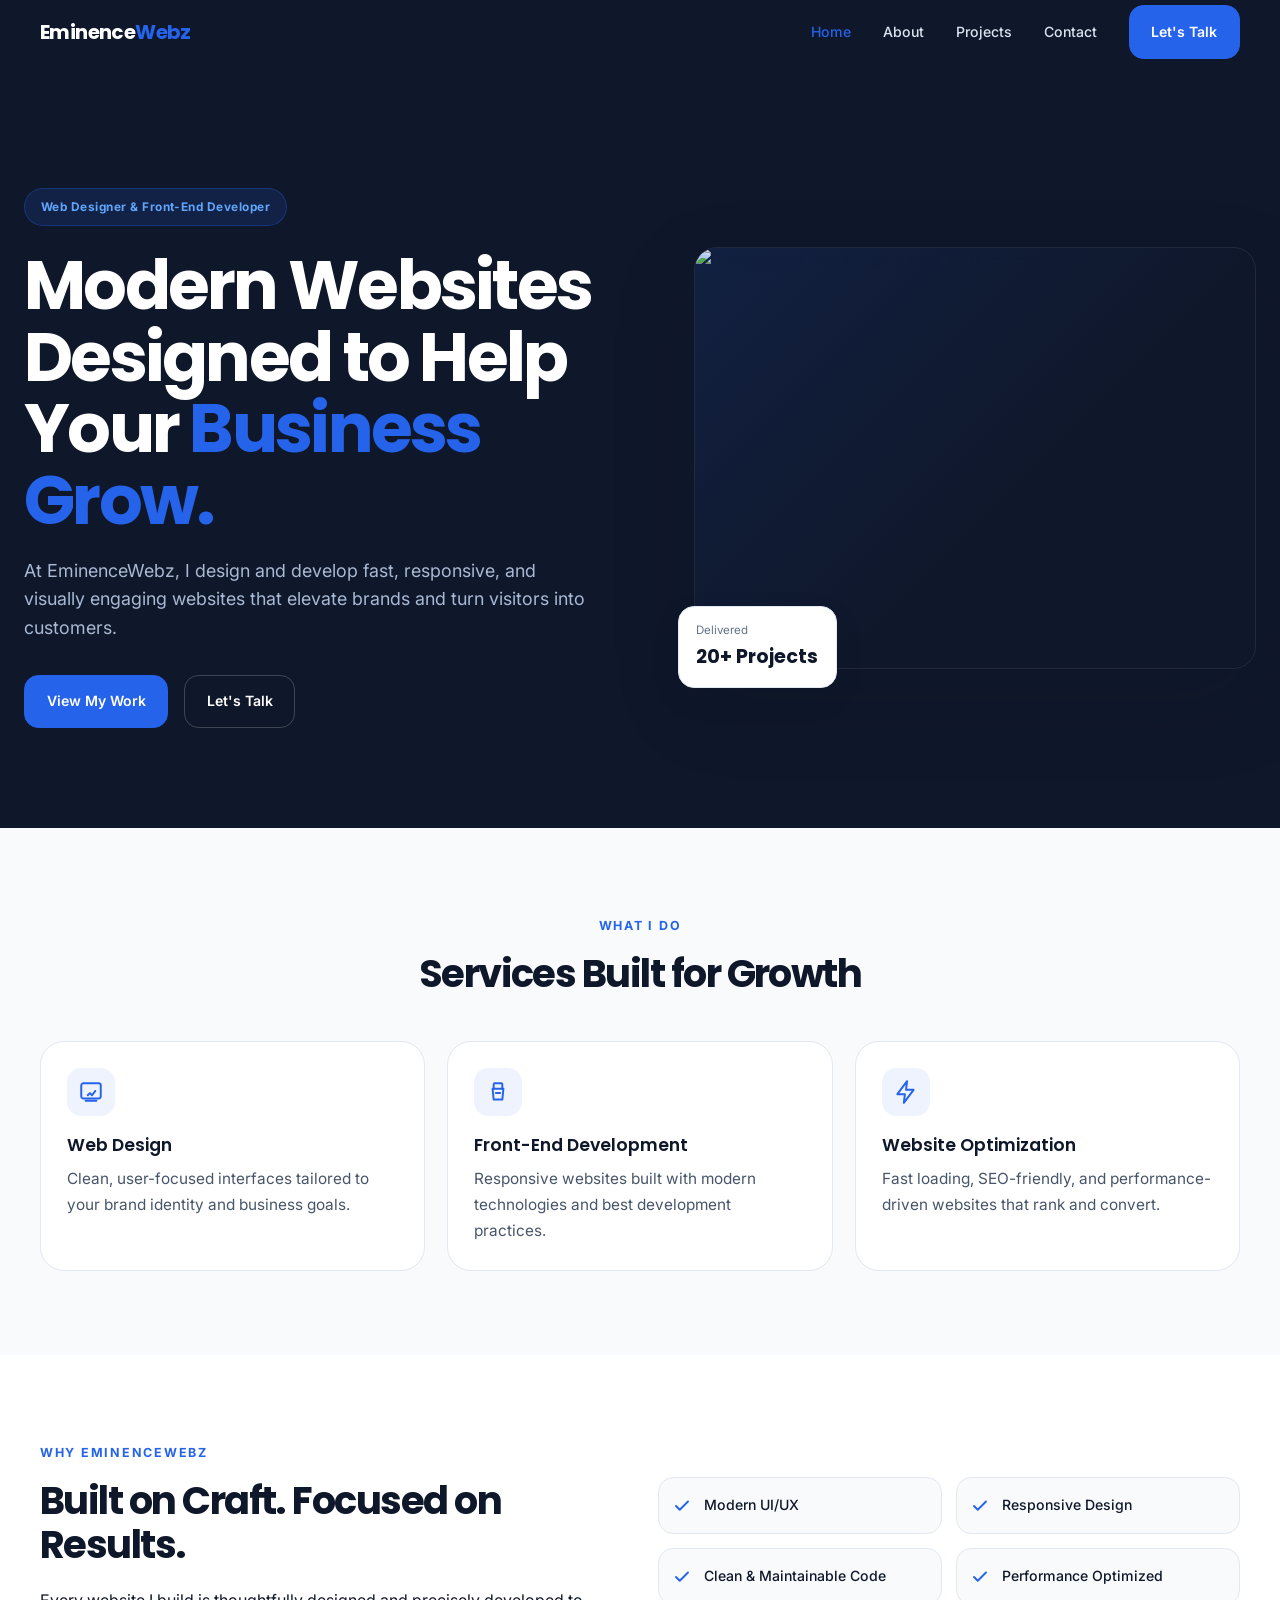
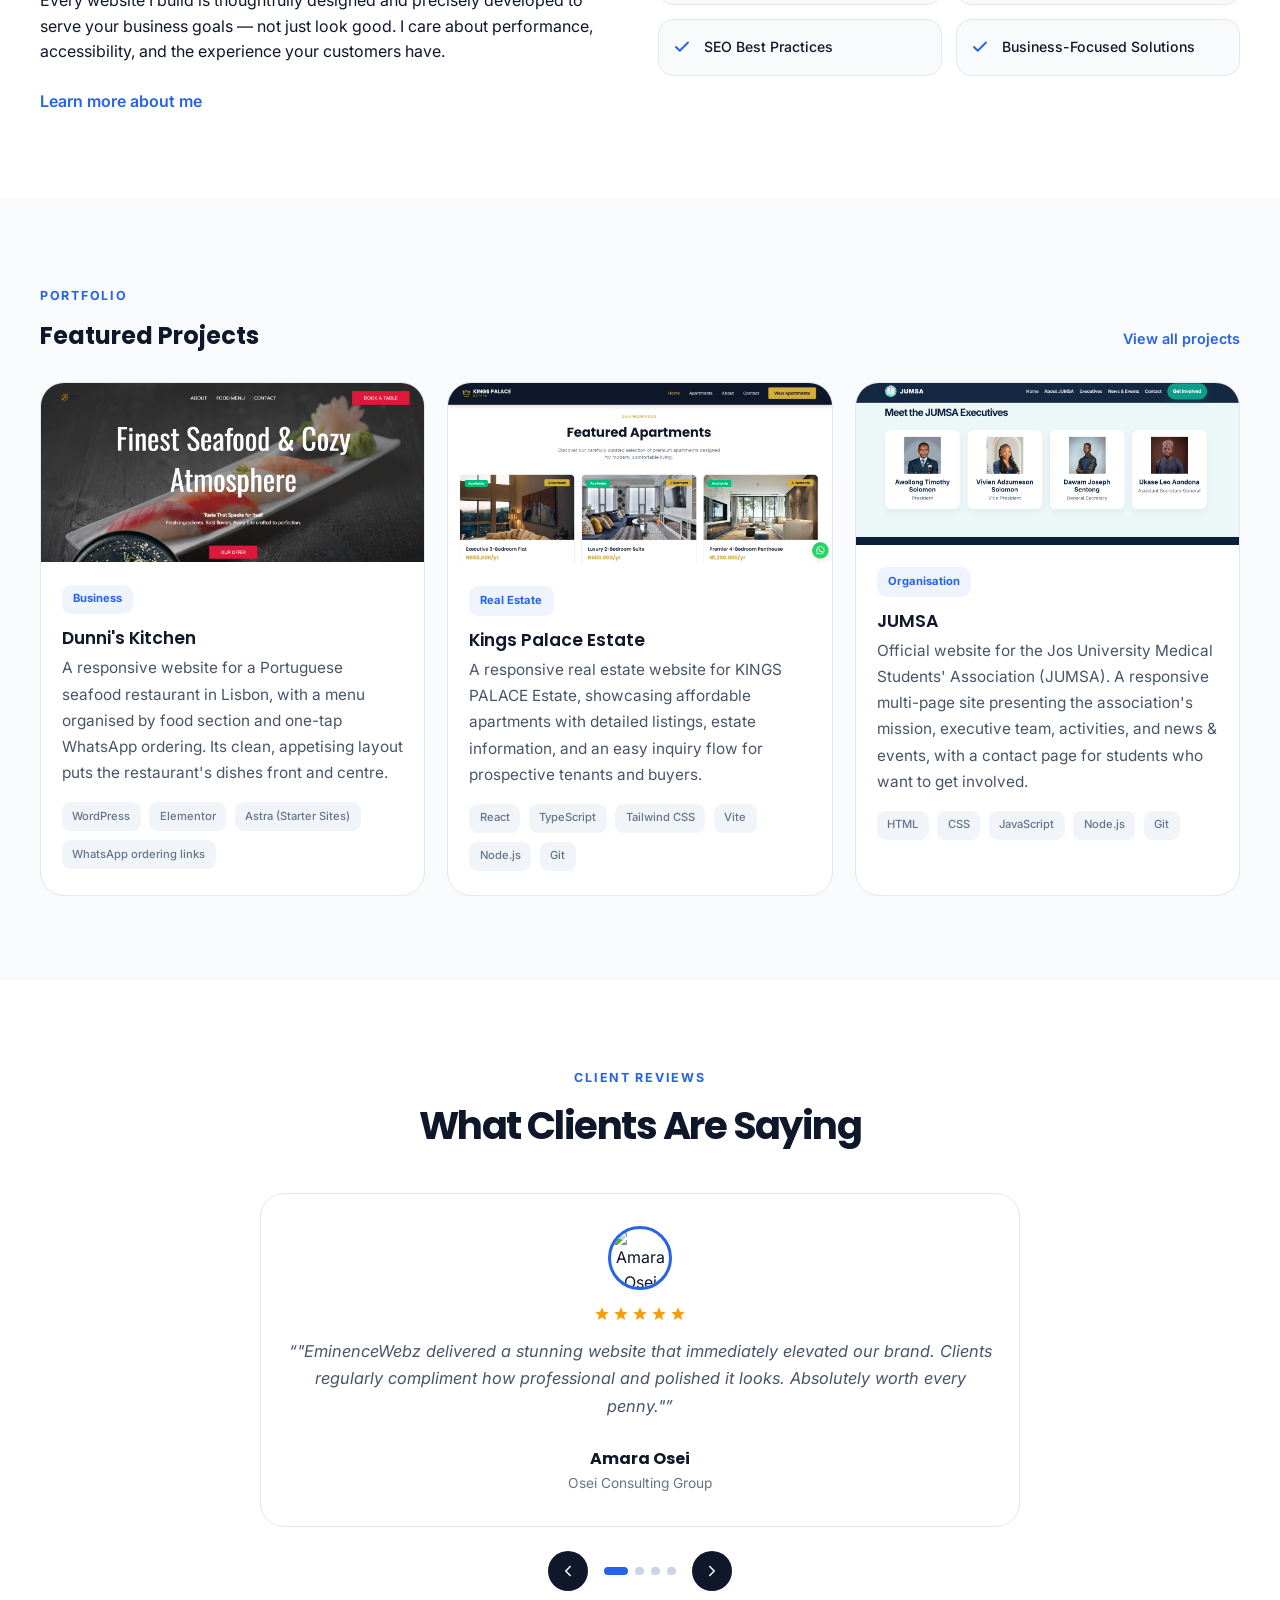
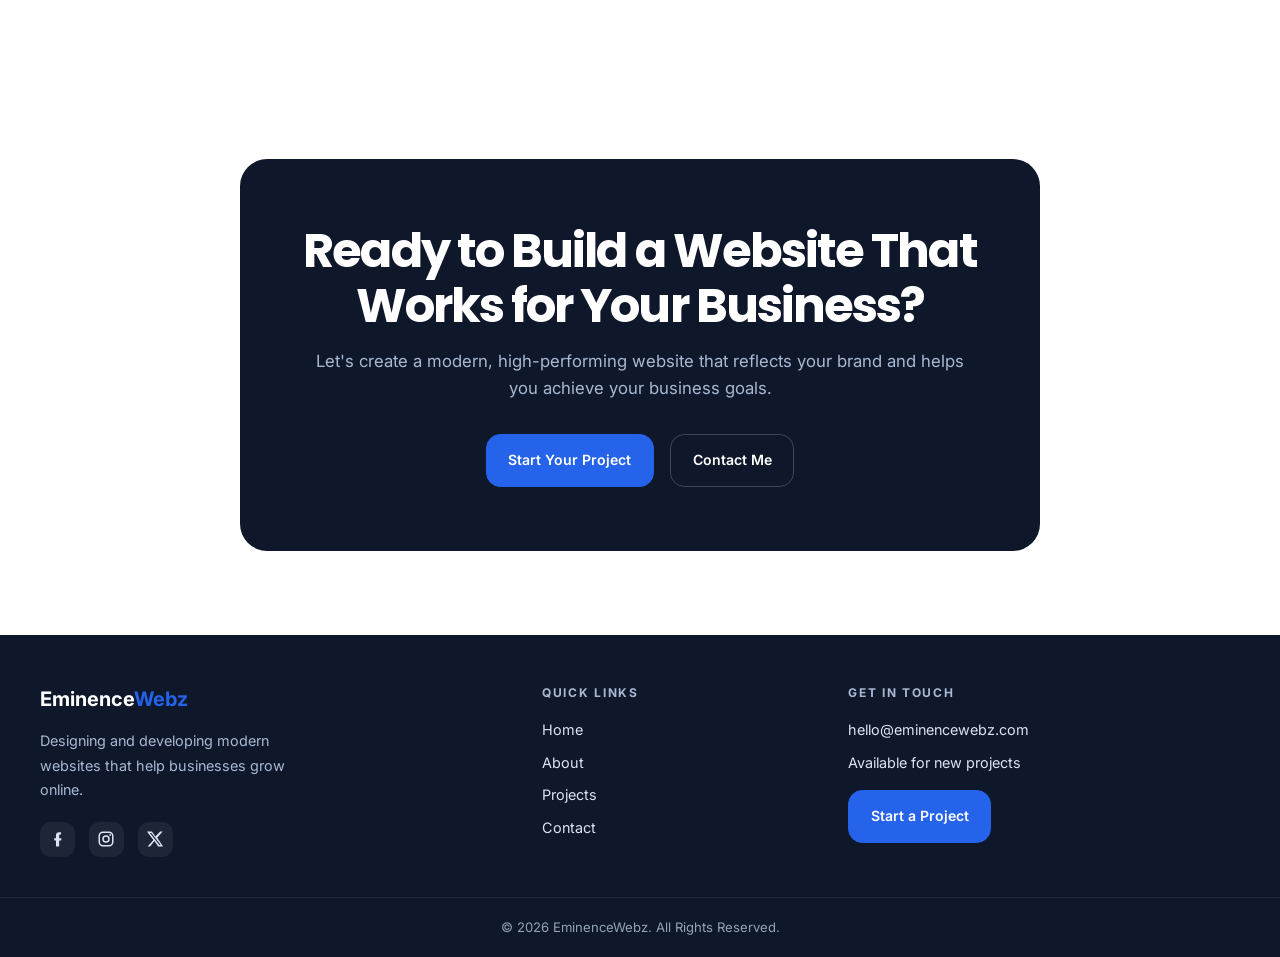
==== commit a4487eb4: "feat(projects): add Dunni's Kitchen, Kings Palace Estate and JUMSA to portfolio" ====
--- a/index.html
+++ b/index.html
@@ -165,59 +165,65 @@
           </div>
 
           <div class="featured-grid">
-            <article class="project-card" data-category="Business" data-project-trigger="Luxe Interior Studio">
-              <div class="project-image">
-                <img src="https://images.unsplash.com/photo-1618221195710-dd6b41faaea6?w=700&h=420&fit=crop&auto=format" alt="Luxe Interior Studio" />
+            <article class="project-card" data-category="Business" data-project-trigger="Dunni's Kitchen">
+              <div class="project-image project-image-dunnis">
+                <img src="assets/img/dunnis-kitchen.png" alt="Homepage of Dunni's Kitchen, a Portuguese seafood restaurant website in Lisbon" />
                 <div class="project-overlay">
                   <span class="button-primary">View Details</span>
                 </div>
               </div>
               <div class="project-card-body">
                 <span class="project-tag">Business</span>
-                <h3>Luxe Interior Studio</h3>
-                <p>A premium interior design agency site with immersive project galleries and inquiry flow.</p>
+                <h3>Dunni's Kitchen</h3>
+                <p>A responsive website for a Portuguese seafood restaurant in Lisbon, with a menu organised by food section and one-tap WhatsApp ordering. Its clean, appetising layout puts the restaurant's dishes front and centre.</p>
                 <div class="project-tags">
-                  <span>React</span>
-                  <span>Framer Motion</span>
-                  <span>Tailwind CSS</span>
-                </div>
-              </div>
-            </article>
-
-            <article class="project-card" data-category="Landing Pages" data-project-trigger="NovaTech SaaS Landing">
-              <div class="project-image">
-                <img src="https://images.unsplash.com/photo-1531297484001-80022131f5a1?w=700&h=420&fit=crop&auto=format" alt="NovaTech SaaS Landing" />
+                  <span>WordPress</span>
+                  <span>Elementor</span>
+                  <span>Astra (Starter Sites)</span>
+                  <span>WhatsApp ordering links</span>
+                </div>
+              </div>
+            </article>
+
+            <article class="project-card" data-category="Real Estate" data-project-trigger="Kings Palace Estate">
+              <div class="project-image project-image-kings">
+                <img src="assets/img/kings%20palace%20estate.png" alt="Homepage of Kings Palace Estate, a real estate listings website" />
                 <div class="project-overlay">
                   <span class="button-primary">View Details</span>
                 </div>
               </div>
               <div class="project-card-body">
-                <span class="project-tag">Landing Pages</span>
-                <h3>NovaTech SaaS Landing</h3>
-                <p>High-converting product landing page for a B2B SaaS platform with animated feature sections.</p>
+                <span class="project-tag">Real Estate</span>
+                <h3>Kings Palace Estate</h3>
+                <p>A responsive real estate website for KINGS PALACE Estate, showcasing affordable apartments with detailed listings, estate information, and an easy inquiry flow for prospective tenants and buyers.</p>
                 <div class="project-tags">
                   <span>React</span>
                   <span>TypeScript</span>
-                  <span>CSS Modules</span>
-                </div>
-              </div>
-            </article>
-
-            <article class="project-card" data-category="E-commerce" data-project-trigger="Bloom Botanicals Shop">
-              <div class="project-image">
-                <img src="https://images.unsplash.com/photo-1416879595882-3373a0480b5b?w=700&h=420&fit=crop&auto=format" alt="Bloom Botanicals Shop" />
+                  <span>Tailwind CSS</span>
+                  <span>Vite</span>
+                  <span>Node.js</span>
+                  <span>Git</span>
+                </div>
+              </div>
+            </article>
+
+            <article class="project-card" data-category="Organisation" data-project-trigger="JUMSA">
+              <div class="project-image project-image-jumsa">
+                <img src="assets/img/JUMSA.png" alt="Homepage of the JUMSA website, Jos University Medical Students' Association" />
                 <div class="project-overlay">
                   <span class="button-primary">View Details</span>
                 </div>
               </div>
               <div class="project-card-body">
-                <span class="project-tag">E-commerce</span>
-                <h3>Bloom Botanicals Shop</h3>
-                <p>A fully responsive e-commerce storefront for a boutique plant shop with cart and checkout.</p>
+                <span class="project-tag">Organisation</span>
+                <h3>JUMSA</h3>
+                <p>Official website for the Jos University Medical Students' Association (JUMSA). A responsive multi-page site presenting the association's mission, executive team, activities, and news &amp; events, with a contact page for students who want to get involved.</p>
                 <div class="project-tags">
-                  <span>React</span>
-                  <span>Stripe</span>
+                  <span>HTML</span>
+                  <span>CSS</span>
+                  <span>JavaScript</span>
                   <span>Node.js</span>
+                  <span>Git</span>
                 </div>
               </div>
             </article>
--- a/style.css
+++ b/style.css
@@ -461,15 +461,16 @@
 
 .about-image-frame {
   overflow: hidden;
+  aspect-ratio: 4 / 5;
   border-radius: 1.4rem;
   border: 1px solid rgba(255, 255, 255, 0.08);
 }
 
 .about-image-frame img {
+  display: block;
   width: 100%;
   height: 100%;
   object-fit: cover;
-  aspect-ratio: 1;
 }
 
 .experience-chip {
@@ -559,6 +560,18 @@
   overflow: hidden;
   aspect-ratio: 1.55;
   background: #e2e8f0;
+}
+
+.project-image-dunnis {
+  aspect-ratio: 1305 / 610;
+}
+
+.project-image-kings {
+  aspect-ratio: 1320 / 623;
+}
+
+.project-image-jumsa {
+  aspect-ratio: 1331 / 562;
 }
 
 .project-image img {
@@ -1106,6 +1119,13 @@
   line-height: 1.7;
 }
 
+.modal-role {
+  margin-top: -0.75rem;
+  margin-bottom: 1.5rem;
+  color: var(--muted-2);
+  font-size: 0.88rem;
+}
+
 .modal-columns {
   display: grid;
   gap: 1.5rem;
